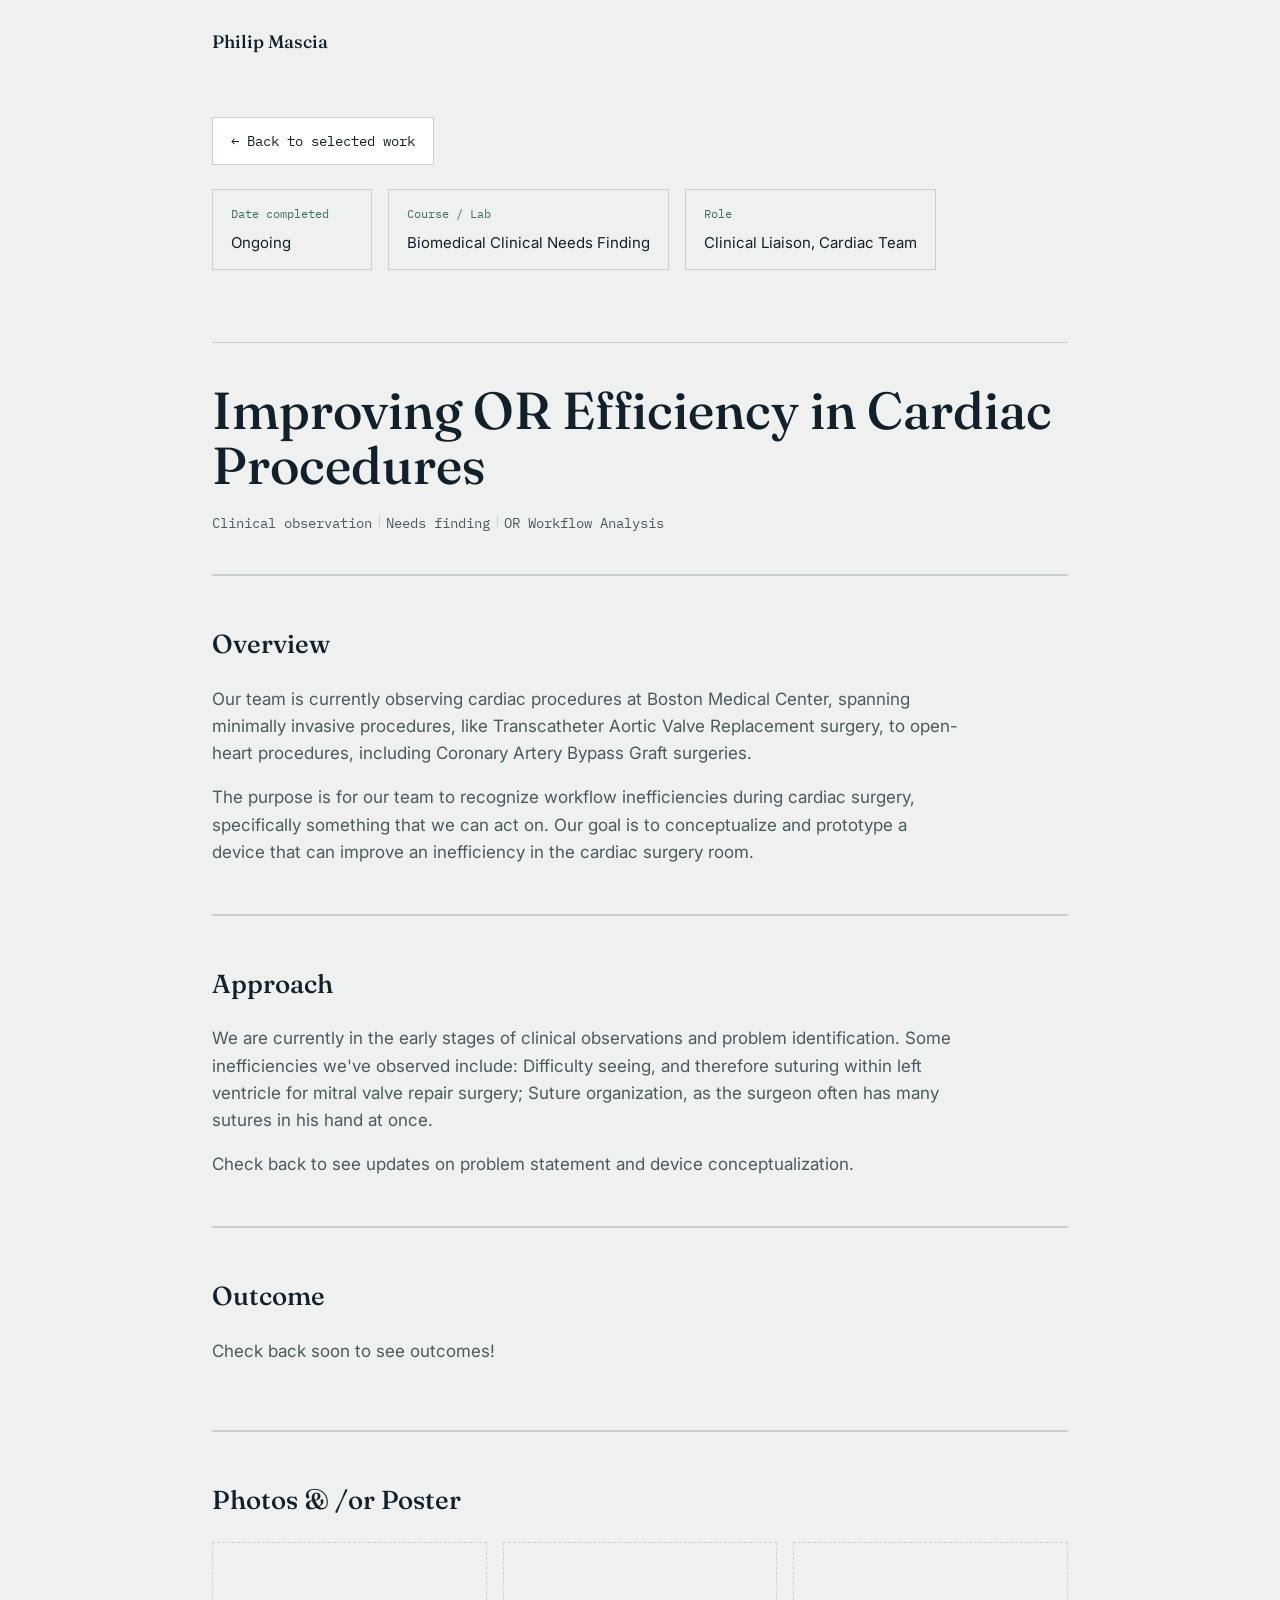
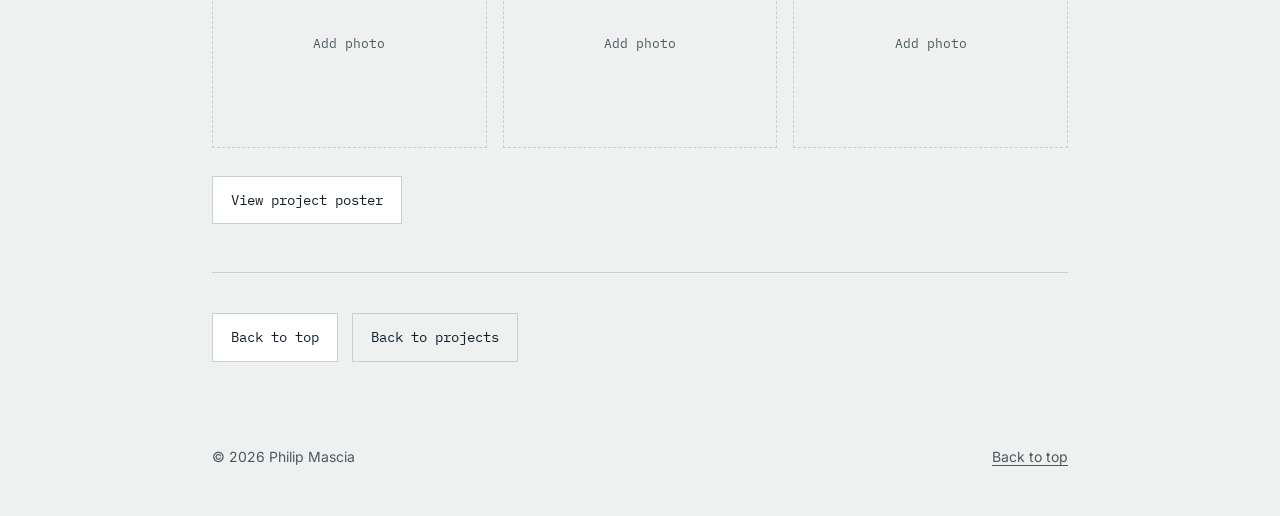
==== project-01.html @ 372bee89 "Revise project metadata and add observations Updated project details including completion status, ro" ====
<!DOCTYPE html>
<html lang="en">
<head>
<meta charset="UTF-8">
<meta name="viewport" content="width=device-width, initial-scale=1.0">
<title>Improving OR Efficiency in Cardiac Procedures — Philip Mascia</title>
<link rel="preconnect" href="https://fonts.googleapis.com">
<link rel="preconnect" href="https://fonts.gstatic.com" crossorigin>
<link href="https://fonts.googleapis.com/css2?family=Fraunces:opsz,wght@9..144,400;9..144,500;9..144,600&family=Inter:wght@400;500;600&family=IBM+Plex+Mono:wght@400;500&display=swap" rel="stylesheet">
<link rel="stylesheet" href="styles.css">
</head>
<body id="top">

<header class="site-header">
  <span class="site-name">Philip Mascia</span>
</header>

<main>

  <div class="project-nav reveal">
    <a class="hero-cta" href="index.html#work">← Back to selected work</a>
  </div>

  <section class="project-meta-block reveal">
    <div class="meta-row">
      <div class="meta-box">
        <span class="panel-label">Date completed</span>
        <span class="panel-value">Ongoing</span>
      </div>
      <div class="meta-box">
        <span class="panel-label">Course / Lab</span>
        <span class="panel-value">Biomedical Clinical Needs Finding</span>
      </div>
      <div class="meta-box">
        <span class="panel-label">Role</span>
        <span class="panel-value">Clinical Liaison, Cardiac Team</span>
      </div>
    </div>
  </section>

  <section class="project-title-block reveal">
    <h1 class="project-title">Improving OR Efficiency in Cardiac Procedures</h1>
    <ul class="tags project-skills">
      <li>Clinical observation</li>
      <li>Needs finding</li>
      <li>OR Workflow Analysis</li>
    </ul>
  </section>

  <section class="project-section reveal">
    <h2>Overview</h2>
    <p>Our team is currently observing cardiac procedures at Boston Medical Center, spanning minimally invasive procedures, like Transcatheter Aortic Valve Replacement surgery, to open-heart procedures, including Coronary Artery Bypass Graft surgeries.</p>
    <p>The purpose is for our team to recognize workflow inefficiencies during cardiac surgery, specifically something that we can act on. Our goal is to conceptualize and prototype a device that can improve an inefficiency in the cardiac surgery room.</p>
  </section>

  <section class="project-section reveal">
    <h2>Approach</h2>
    <p>We are currently in the early stages of clinical observations and problem identification. Some inefficiencies we've observed include: Difficulty seeing, and therefore suturing within left ventricle for mitral valve repair surgery; Suture organization, as the surgeon often has many sutures in his hand at once.</p>
    <p>Check back to see updates on problem statement and device conceptualization.</p>
  </section>

  <section class="project-section reveal">
    <h2>Outcome</h2>
    <p>Check back soon to see outcomes!</p>
    <p></p>
  </section>

  <section class="project-section reveal">
    <h2>Photos &amp; /or Poster</h2>
    <div class="media-grid">
      <div class="media-placeholder">Add photo</div>
      <div class="media-placeholder">Add photo</div>
      <div class="media-placeholder">Add photo</div>
    </div>
    <a class="hero-cta" href="images/project-01-poster.pdf">View project poster</a>
  </section>

  <div class="project-footer-nav reveal">
    <a class="hero-cta" href="#top">Back to top</a>
    <a class="hero-cta hero-cta-secondary" href="index.html#work">Back to projects</a>
  </div>

</main>

<footer class="site-footer">
  <span>© 2026 Philip Mascia</span>
  <a href="#top">Back to top</a>
</footer>
<script>
  const revealEls = document.querySelectorAll('.reveal');
const observer = new IntersectionObserver((entries) => {
  entries.forEach(entry => {
    if (entry.isIntersecting) {
      entry.target.classList.add('visible');
      observer.unobserve(entry.target);
    }
  });
}, { threshold: 0.15 });
revealEls.forEach(el => observer.observe(el));
</script>
</body>
</html>
---- styles.css ----
/* ---- Tokens ---- */
:root {
  --paper: #EEF1EF;
  --paper-line: #C7D1CB;
  --ink: #12202B;
  --ink-soft: #4A5A5F;
  --teal: #3F6E63;
  --copper: #B5622F;
  --white: #FFFFFF;

  --font-display: 'Fraunces', serif;
  --font-body: 'Inter', -apple-system, sans-serif;
  --font-mono: 'IBM Plex Mono', monospace;

  --max: 920px;
  --edge: 1px solid var(--paper-line);
}

* { box-sizing: border-box; }

html { scroll-behavior: smooth; }

body {
  margin: 0;
  background: var(--paper);
  color: var(--ink);
  font-family: var(--font-body);
  font-size: 17px;
  line-height: 1.6;
}

h1, h2, h3 {
  font-family: var(--font-display);
  font-weight: 500;
  margin: 0;
  color: var(--ink);
}

p { margin: 0 0 1em; color: var(--ink-soft); }
p:last-child { margin-bottom: 0; }

a {
  color: var(--teal);
  text-decoration-thickness: 1px;
  text-underline-offset: 3px;
}
a:hover { color: var(--copper); }

a:focus-visible, button:focus-visible {
  outline: 2px solid var(--copper);
  outline-offset: 3px;
}

@media (prefers-reduced-motion: reduce) {
  html { scroll-behavior: auto; }
  * { animation: none !important; transition: none !important; }
}

/* ---- Layout shell ---- */
main, .site-header, .site-footer {
  max-width: var(--max);
  margin: 0 auto;
  padding-left: 32px;
  padding-right: 32px;
}

section { padding: 72px 0; border-bottom: var(--edge); }
.contact { border-bottom: none; }

/* ---- Header ---- */
.site-header {
  display: flex;
  justify-content: space-between;
  align-items: center;
  padding-top: 28px;
  padding-bottom: 28px;
}
.site-name {
  font-family: var(--font-display);
  font-size: 18px;
  font-weight: 500;
}
.site-header nav a {
  margin-left: 28px;
  color: var(--ink);
  text-decoration: none;
  font-size: 15px;
}
.site-header nav a:hover { color: var(--teal); }

/* ---- Hero ---- */
.hero {
  padding-top: 40px;
  position: relative;
}
.hero-grid {
  display: grid;
  grid-template-columns: 1.5fr 1fr;
  gap: 48px;
  align-items: start;
}
.hero h1.hero-title {
  font-family: var(--font-display);
  font-weight: 500;
}
.hero-name {
  display: block;
  font-size: clamp(48px, 7.5vw, 92px);
  line-height: 0.98;
  letter-spacing: -0.01em;
}
.hero-role {
  display: block;
  margin-top: 6px;
  font-size: clamp(22px, 3vw, 32px);
  font-weight: 400;
  color: var(--ink-soft);
}
.hero-sub {
  margin-top: 24px;
  max-width: 46ch;
  font-size: 17px;
}
.hero-cta-row {
  display: flex;
  flex-wrap: wrap;
  gap: 14px;
  margin-top: 28px;
}
.hero-cta {
  display: inline-block;
  padding: 12px 18px;
  border: var(--edge);
  background: var(--white);
  color: var(--ink);
  font-family: var(--font-mono);
  font-size: 14px;
  text-decoration: none;
}
.hero-cta:hover {
  border-color: var(--teal);
  color: var(--teal);
}
.hero-cta-secondary {
  background: transparent;
}
.scroll-hint {
  text-align: center;
  margin: 40px 0 0;
  padding-bottom: 24px;
  font-family: var(--font-mono);
  font-size: 13px;
  color: var(--ink-soft);
}

/* ---- Hero visual: heart rate monitor ---- */
.hero-visual {
  border: var(--edge);
  padding: 28px 24px;
  min-height: 320px;
  display: flex;
  flex-direction: column;
  justify-content: center;
  gap: 24px;
}
.monitor-track {
  width: 100%;
  height: 90px;
  overflow: hidden;
  position: relative;
}
.monitor-wave {
  position: absolute;
  top: 0;
  left: 0;
  width: 600px;
  height: 90px;
  animation: monitor-scroll 3.32s linear infinite;
}
.monitor-wave polyline {
  stroke: var(--teal);
  stroke-width: 2.5;
}
.monitor-wave-copy { left: 600px; }
@keyframes monitor-scroll {
  from { transform: translateX(0); }
  to   { transform: translateX(-600px); }
}
@media (prefers-reduced-motion: reduce) {
  .monitor-wave { animation: none; }
}
/* ---- Info panel (headshot + program summary, now in About) ---- */
.info-panel {
  border: var(--edge);
  background: var(--white);
  padding: 24px;
}
.hero-photo {
  width: 100%;
  aspect-ratio: 4 / 5;
  object-fit: cover;
  margin-bottom: 20px;
  border: var(--edge);
  display: block;
}
.panel-row {
  display: flex;
  flex-direction: column;
  padding: 12px 0;
  border-bottom: var(--edge);
}
.panel-row:last-child { border-bottom: none; padding-bottom: 0; }
.panel-row:first-child { padding-top: 0; }
.panel-label {
  font-family: var(--font-mono);
  font-size: 12px;
  color: var(--teal);
  margin-bottom: 4px;
}
.panel-value {
  font-size: 15px;
  color: var(--ink);
}

/* ---- About ---- */
.about {
  display: grid;
  grid-template-columns: 1.6fr 1fr;
  gap: 48px;
}
.about h2 { font-size: 28px; margin-bottom: 20px; }
.about .info-panel { align-self: start; }

/* ---- Work ---- */
.work h2 { font-size: 28px; margin-bottom: 36px; }
.project {
  display: grid;
  grid-template-columns: 1.7fr 1fr;
  gap: 32px;
  padding: 28px 0;
  border-top: var(--edge);
}
.project:first-of-type { border-top: var(--edge); }
.project h3 { font-size: 21px; margin-bottom: 10px; }
.project-meta {
  display: flex;
  flex-direction: column;
  align-items: flex-start;
  gap: 14px;
}
.tags {
  list-style: none;
  margin: 0;
  padding: 0;
  display: flex;
  flex-wrap: wrap;
  gap: 8px 14px;
  font-family: var(--font-mono);
  font-size: 12.5px;
  color: var(--ink-soft);
}
.tags li { position: relative; }
.tags li:not(:last-child)::after {
  content: "";
  position: absolute;
  right: -8px;
  top: 2px;
  height: 12px;
  width: 1px;
  background: var(--paper-line);
}
.project-link {
  font-size: 15px;
  text-decoration: underline;
}

/* ---- Skills ---- */
.skills h2 { font-size: 28px; margin-bottom: 32px; }
.skills-grid {
  display: grid;
  grid-template-columns: repeat(4, 1fr);
  gap: 32px;
}
.skills-group h3 {
  font-size: 15px;
  font-family: var(--font-mono);
  font-weight: 400;
  color: var(--teal);
  margin-bottom: 14px;
}
.skills-group ul {
  list-style: none;
  margin: 0;
  padding: 0;
  font-size: 15px;
  color: var(--ink-soft);
}
.skills-group li { padding: 5px 0; }

/* ---- Contact ---- */
.contact h2 { font-size: 28px; margin-bottom: 16px; }
.contact p { max-width: 52ch; }
.contact-email {
  display: inline-block;
  font-family: var(--font-display);
  font-size: 28px;
  margin-top: 20px;
  text-decoration: none;
  border-bottom: 2px solid var(--teal);
}
.contact-email:hover { border-color: var(--copper); }
.contact-links { margin-top: 20px; display: flex; gap: 24px; }

/* ---- Footer ---- */
.site-footer {
  display: flex;
  justify-content: space-between;
  padding: 28px 32px 48px;
  font-size: 14px;
  color: var(--ink-soft);
}
.site-footer a { color: var(--ink-soft); }

/* ---- Responsive ---- */
@media (max-width: 720px) {
  .hero-grid, .about, .project {
    grid-template-columns: 1fr;
  }
  .skills-grid {
    grid-template-columns: repeat(2, 1fr);
  }
  .site-header nav a { margin-left: 16px; }
  section { padding: 48px 0; }
}
.reveal {
  opacity: 0;
  transform: translateY(16px);
  transition: opacity 0.6s ease, transform 0.6s ease;
}
.reveal.visible {
  opacity: 1;
  transform: translateY(0);
}
@media (prefers-reduced-motion: reduce) {
  .reveal { opacity: 1; transform: none; transition: none; }
}

/* ---- Project detail pages ---- */
.project-nav {
  padding: 32px 0 0;
}

.project-meta-block {
  padding-top: 24px;
}
.meta-row {
  display: flex;
  flex-wrap: wrap;
  gap: 16px;
}
.meta-box {
  border: var(--edge);
  padding: 14px 18px;
  display: flex;
  flex-direction: column;
  gap: 4px;
  min-width: 160px;
}

.project-title-block {
  padding-top: 40px;
  padding-bottom: 40px;
}
.project-title {
  font-size: clamp(32px, 5vw, 52px);
  line-height: 1.05;
  margin-bottom: 20px;
}
.project-skills {
  font-size: 13.5px;
}

.project-section {
  border-top: var(--edge);
  padding: 48px 0;
}
.project-section h2 {
  font-size: 26px;
  margin-bottom: 20px;
}
.project-section p {
  max-width: 68ch;
}

.media-grid {
  display: grid;
  grid-template-columns: repeat(3, 1fr);
  gap: 16px;
  margin-bottom: 28px;
}
.media-placeholder {
  aspect-ratio: 4 / 3;
  border: 1px dashed var(--paper-line);
  display: flex;
  align-items: center;
  justify-content: center;
  font-family: var(--font-mono);
  font-size: 13px;
  color: var(--ink-soft);
  text-align: center;
  padding: 12px;
}

.project-footer-nav {
  display: flex;
  flex-wrap: wrap;
  gap: 14px;
  padding: 40px 0 56px;
}

@media (max-width: 720px) {
  .media-grid { grid-template-columns: 1fr 1fr; }
}
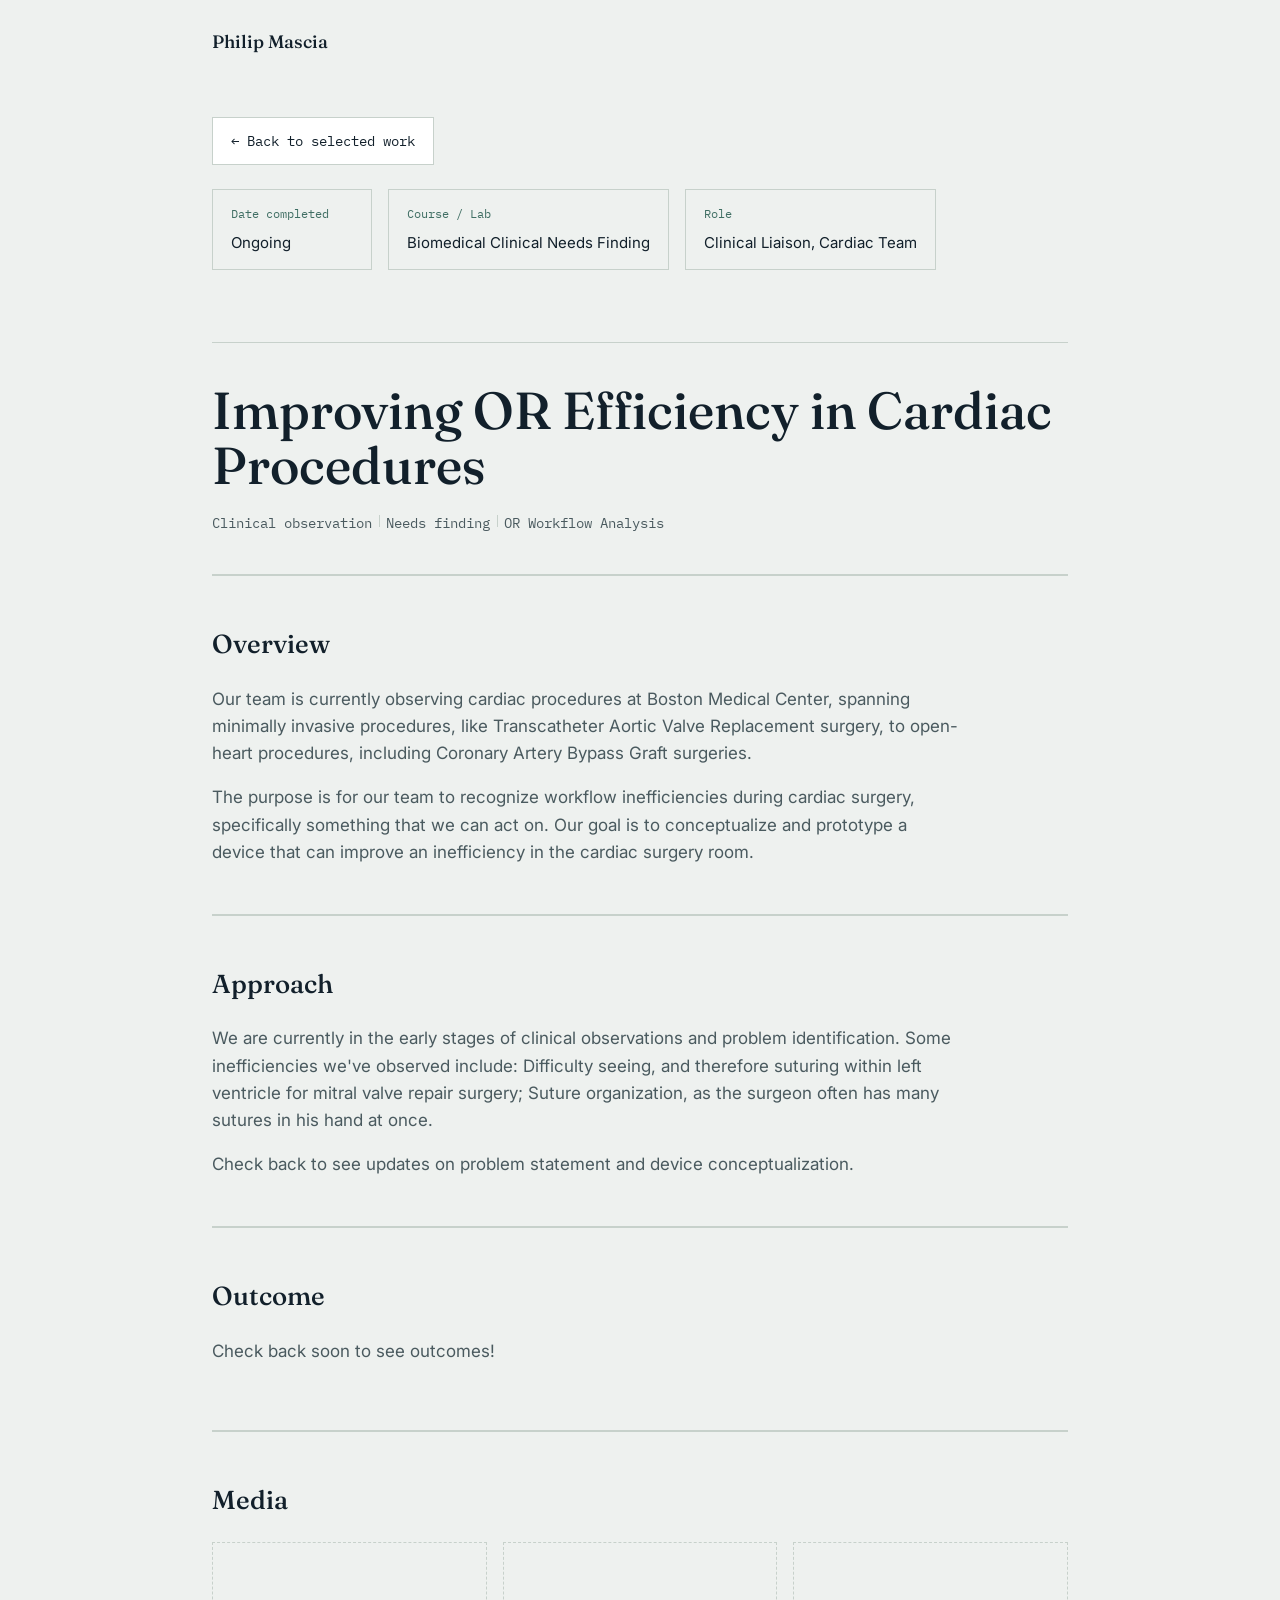
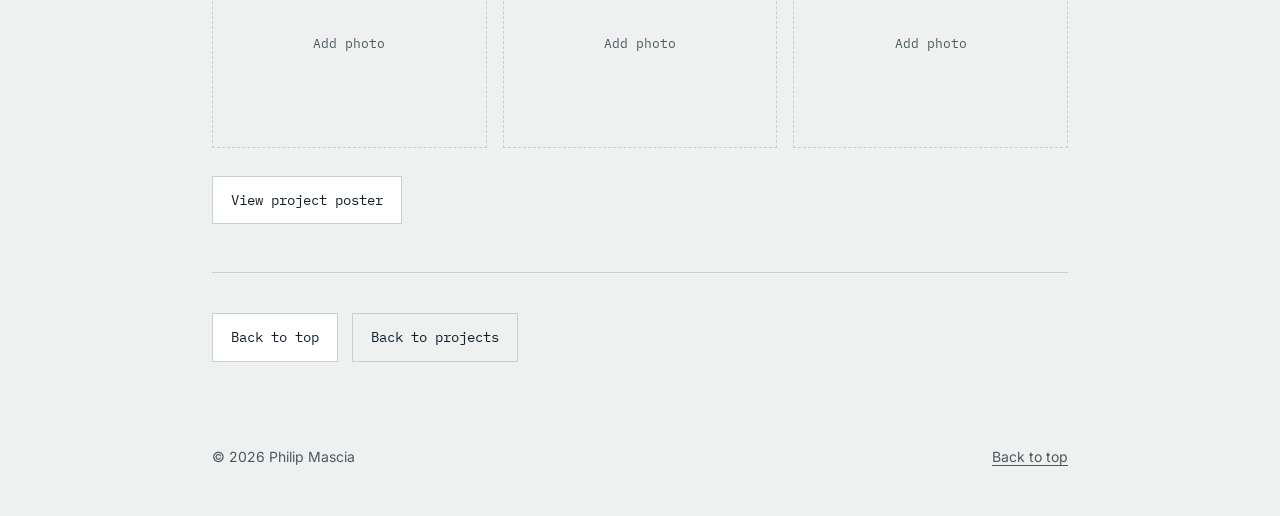
==== commit 49f265e8: "Change section title from 'Photos &/or Poster' to 'Media'" ====
--- a/project-01.html
+++ b/project-01.html
@@ -66,7 +66,7 @@
   </section>
 
   <section class="project-section reveal">
-    <h2>Photos &amp; /or Poster</h2>
+    <h2>Media</h2>
     <div class="media-grid">
       <div class="media-placeholder">Add photo</div>
       <div class="media-placeholder">Add photo</div>
--- a/styles.css
+++ b/styles.css
@@ -421,3 +421,19 @@
 @media (max-width: 720px) {
   .media-grid { grid-template-columns: 1fr 1fr; }
 }
+.media-item {
+  width: 100%;
+  aspect-ratio: 4 / 3;
+  object-fit: contain;
+  background: var(--ink);
+  border: var(--edge);
+  display: block;
+}
+.media-item.wide {
+  grid-column: 1 / -1;
+  aspect-ratio: 16 / 9;
+}
+img.media-item {
+  object-fit: cover;
+  background: none;
+}
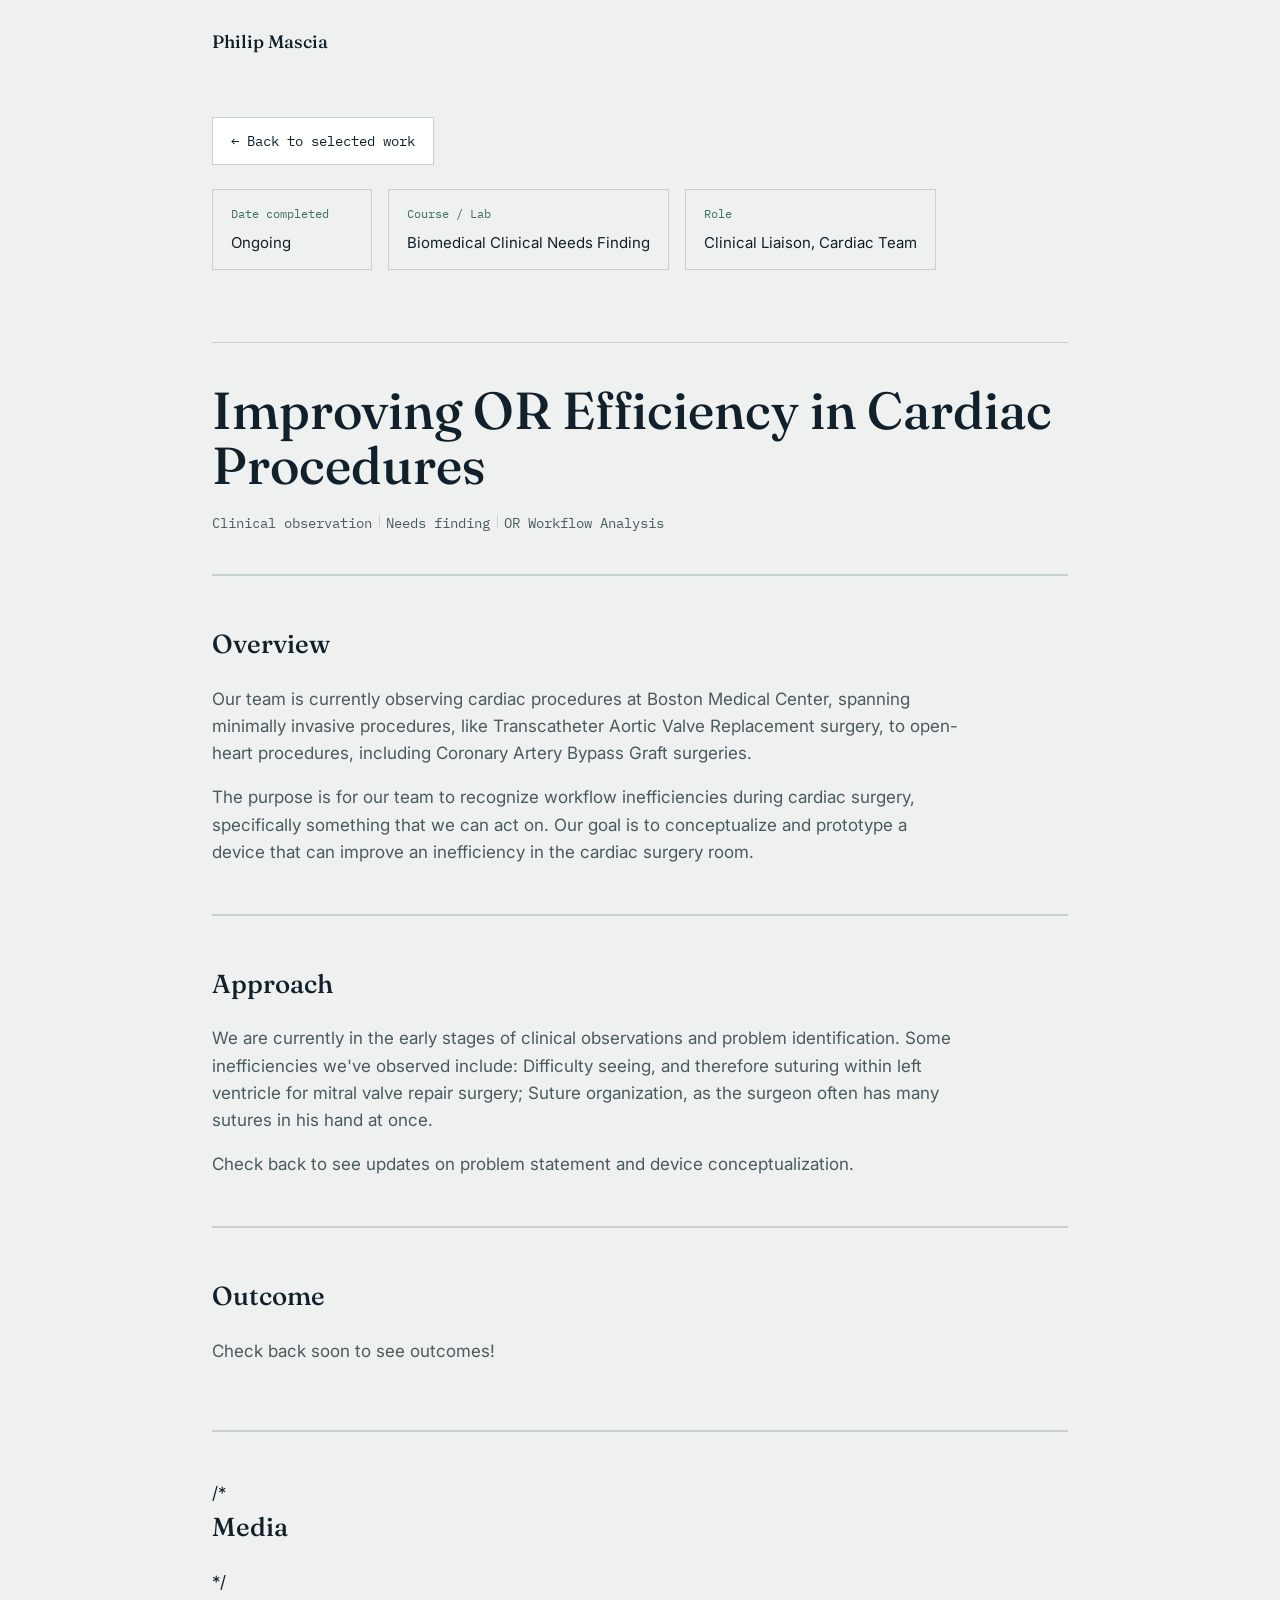
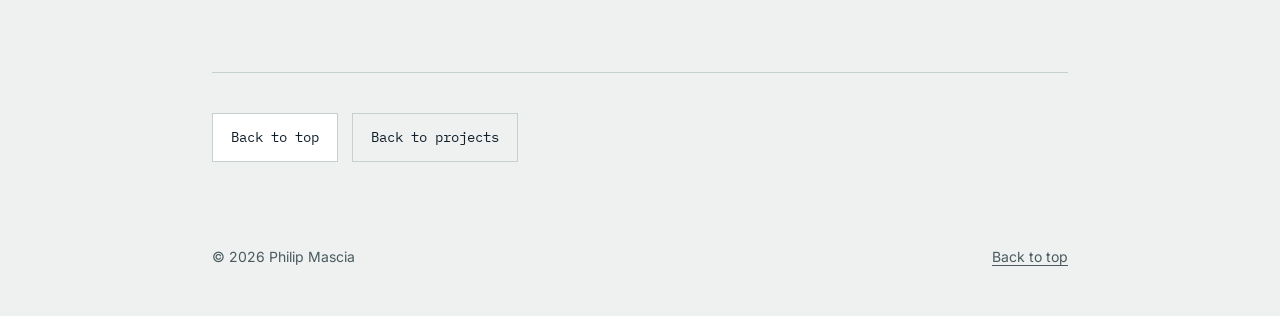
==== commit e7c9b0df: "Update project-01.html" ====
--- a/project-01.html
+++ b/project-01.html
@@ -65,14 +65,9 @@
     <p></p>
   </section>
 
-  <section class="project-section reveal">
-    <h2>Media</h2>
+<section class="project-section reveal">
+/*    <h2>Media</h2> */
     <div class="media-grid">
-      <div class="media-placeholder">Add photo</div>
-      <div class="media-placeholder">Add photo</div>
-      <div class="media-placeholder">Add photo</div>
-    </div>
-    <a class="hero-cta" href="images/project-01-poster.pdf">View project poster</a>
   </section>
 
   <div class="project-footer-nav reveal">
--- a/styles.css
+++ b/styles.css
@@ -155,7 +155,6 @@
 
 /* ---- Hero visual: heart rate monitor ---- */
 .hero-visual {
-  border: var(--edge);
   padding: 28px 24px;
   min-height: 320px;
   display: flex;
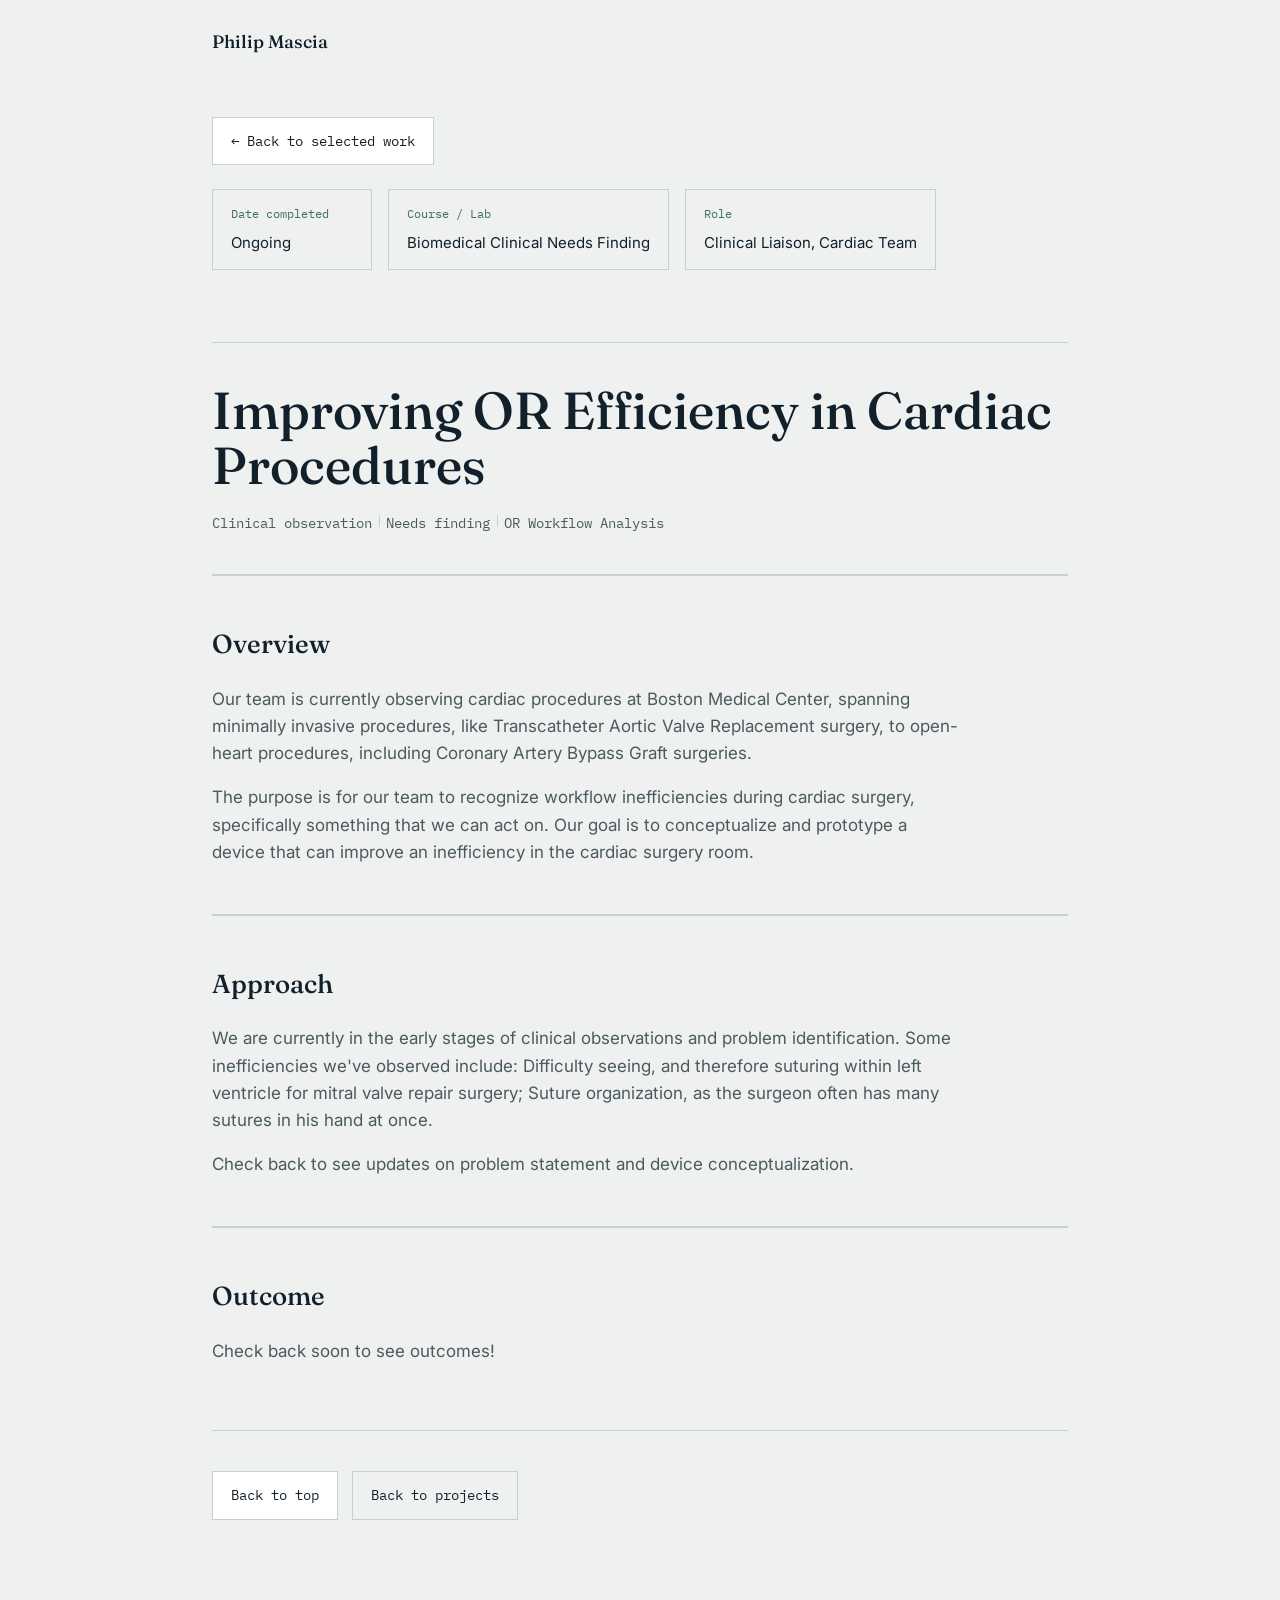
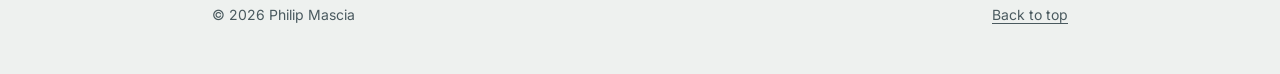
==== commit afdc2ca0: "Update project-01.html" ====
--- a/project-01.html
+++ b/project-01.html
@@ -65,11 +65,6 @@
     <p></p>
   </section>
 
-<section class="project-section reveal">
-/*    <h2>Media</h2> */
-    <div class="media-grid">
-  </section>
-
   <div class="project-footer-nav reveal">
     <a class="hero-cta" href="#top">Back to top</a>
     <a class="hero-cta hero-cta-secondary" href="index.html#work">Back to projects</a>
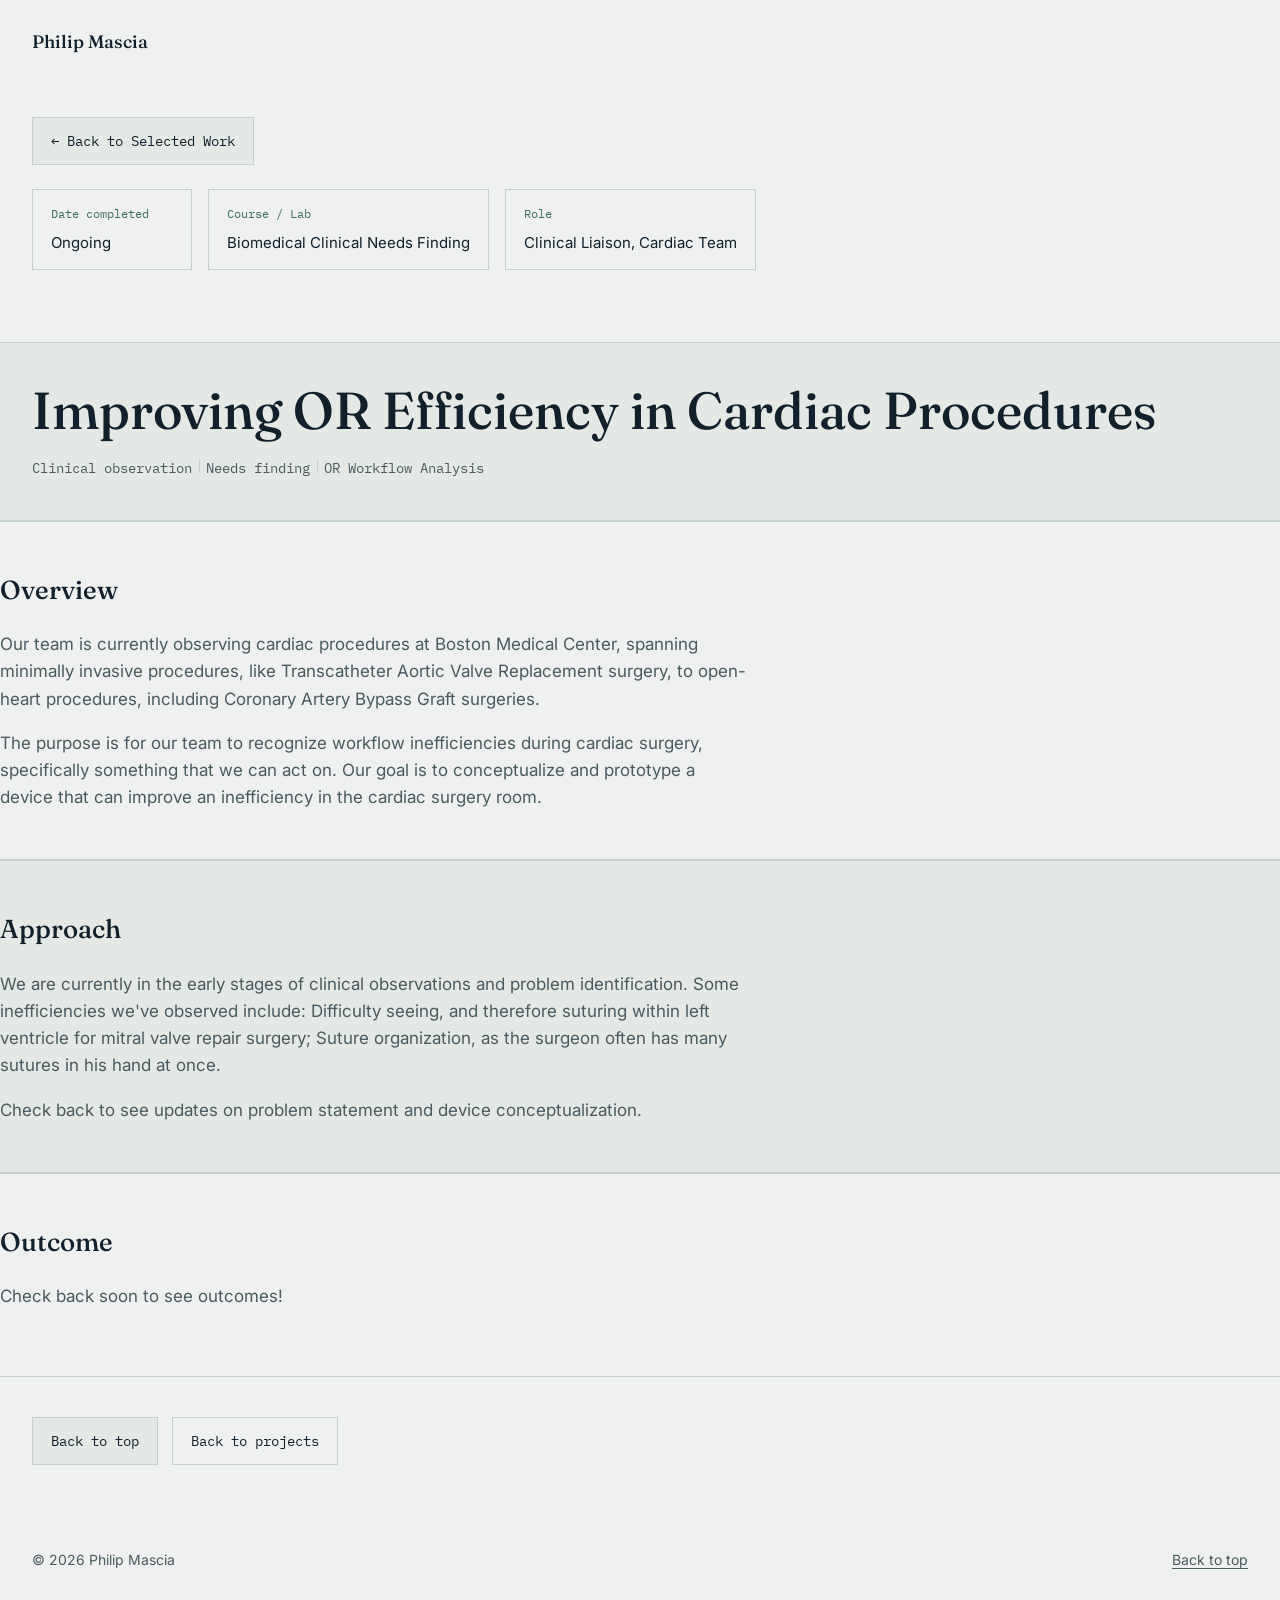
==== commit e8f01583: "Update project-01.html" ====
--- a/project-01.html
+++ b/project-01.html
@@ -18,7 +18,7 @@
 <main>
 
   <div class="project-nav reveal">
-    <a class="hero-cta" href="index.html#work">← Back to selected work</a>
+    <a class="hero-cta" href="index.html#work">← Back to Selected Work</a>
   </div>
 
   <section class="project-meta-block reveal">
--- a/styles.css
+++ b/styles.css
@@ -7,15 +7,16 @@
   --teal: #3F6E63;
   --copper: #B5622F;
   --white: #FFFFFF;
+  --paper-alt: #E4E9E5;
+  --paper-hover: #DFEAE5;
 
   --font-display: 'Fraunces', serif;
   --font-body: 'Inter', -apple-system, sans-serif;
   --font-mono: 'IBM Plex Mono', monospace;
 
-  --max: 920px;
+  --max: 1280px;
   --edge: 1px solid var(--paper-line);
 }
-
 * { box-sizing: border-box; }
 
 html { scroll-behavior: smooth; }
@@ -63,6 +64,14 @@
   padding-left: 32px;
   padding-right: 32px;
 }
+main > section {
+  width: 100vw;
+  position: relative;
+  left: 50%;
+  margin-left: -50vw;
+  padding-left: max(32px, calc((100vw - var(--max)) / 2 + 32px));
+  padding-right: max(32px, calc((100vw - var(--max)) / 2 + 32px));
+}
 
 section { padding: 72px 0; border-bottom: var(--edge); }
 .contact { border-bottom: none; }
@@ -85,8 +94,21 @@
   color: var(--ink);
   text-decoration: none;
   font-size: 15px;
+  position: relative;
+  padding-bottom: 2px;
+}
+.site-header nav a::after {
+  content: "";
+  position: absolute;
+  left: 0;
+  bottom: -2px;
+  width: 0;
+  height: 1px;
+  background: var(--teal);
+  transition: width 0.25s ease;
 }
 .site-header nav a:hover { color: var(--teal); }
+.site-header nav a:hover::after { width: 100%; }
 
 /* ---- Hero ---- */
 .hero {
@@ -131,26 +153,37 @@
   display: inline-block;
   padding: 12px 18px;
   border: var(--edge);
-  background: var(--white);
+  background: var(--paper-alt);
   color: var(--ink);
   font-family: var(--font-mono);
   font-size: 14px;
   text-decoration: none;
+  transition: border-color 0.3s ease, color 0.3s ease, background-color 0.3s ease;
 }
 .hero-cta:hover {
   border-color: var(--teal);
   color: var(--teal);
+  background: var(--paper-hover);
 }
 .hero-cta-secondary {
   background: transparent;
 }
 .scroll-hint {
   text-align: center;
-  margin: 40px 0 0;
-  padding-bottom: 24px;
+  margin-top: 90px;
+  padding-bottom: 8px;
   font-family: var(--font-mono);
   font-size: 13px;
   color: var(--ink-soft);
+  transition: color 0.3s ease;
+  animation: scroll-hint-bounce 2.2s ease-in-out 2;
+}
+.scroll-hint:hover {
+  color: var(--teal);
+}
+@keyframes scroll-hint-bounce {
+  0%, 100% { transform: translateY(0); }
+  50% { transform: translateY(6px); }
 }
 
 /* ---- Hero visual: heart rate monitor ---- */
@@ -238,6 +271,25 @@
   gap: 32px;
   padding: 28px 0;
   border-top: var(--edge);
+  position: relative;
+  transition: background-color 0.5s ease;
+}
+.project:hover {
+  background: var(--paper-hover);
+}
+.project::before {
+  content: "";
+  position: absolute;
+  top: 0;
+  left: 0;
+  right: 0;
+  height: 2px;
+  background: var(--teal);
+  opacity: 0;
+  transition: opacity 0.4s ease;
+}
+.project:hover::before {
+  opacity: 1;
 }
 .project:first-of-type { border-top: var(--edge); }
 .project h3 { font-size: 21px; margin-bottom: 10px; }
@@ -295,7 +347,19 @@
   color: var(--ink-soft);
 }
 .skills-group li { padding: 5px 0; }
-
+.meta-box {
+  transition: border-color 0.25s ease, background-color 0.25s ease;
+}
+.meta-box:hover {
+  border-color: var(--teal);
+  background: var(--white);
+}
+.info-panel {
+  transition: border-color 0.25s ease;
+}
+.info-panel:hover {
+  border-color: var(--teal);
+}
 /* ---- Contact ---- */
 .contact h2 { font-size: 28px; margin-bottom: 16px; }
 .contact p { max-width: 52ch; }
@@ -310,6 +374,13 @@
 .contact-email:hover { border-color: var(--copper); }
 .contact-links { margin-top: 20px; display: flex; gap: 24px; }
 
+main > section {
+  transition: background-color 0.35s ease;
+}
+main > section:nth-of-type(even) {
+  background: var(--paper-alt);
+}
+
 /* ---- Footer ---- */
 .site-footer {
   display: flex;
@@ -436,3 +507,6 @@
   object-fit: cover;
   background: none;
 }
+.about h2, .work h2, .skills h2, .contact h2 {
+  font-size: 36px;
+}
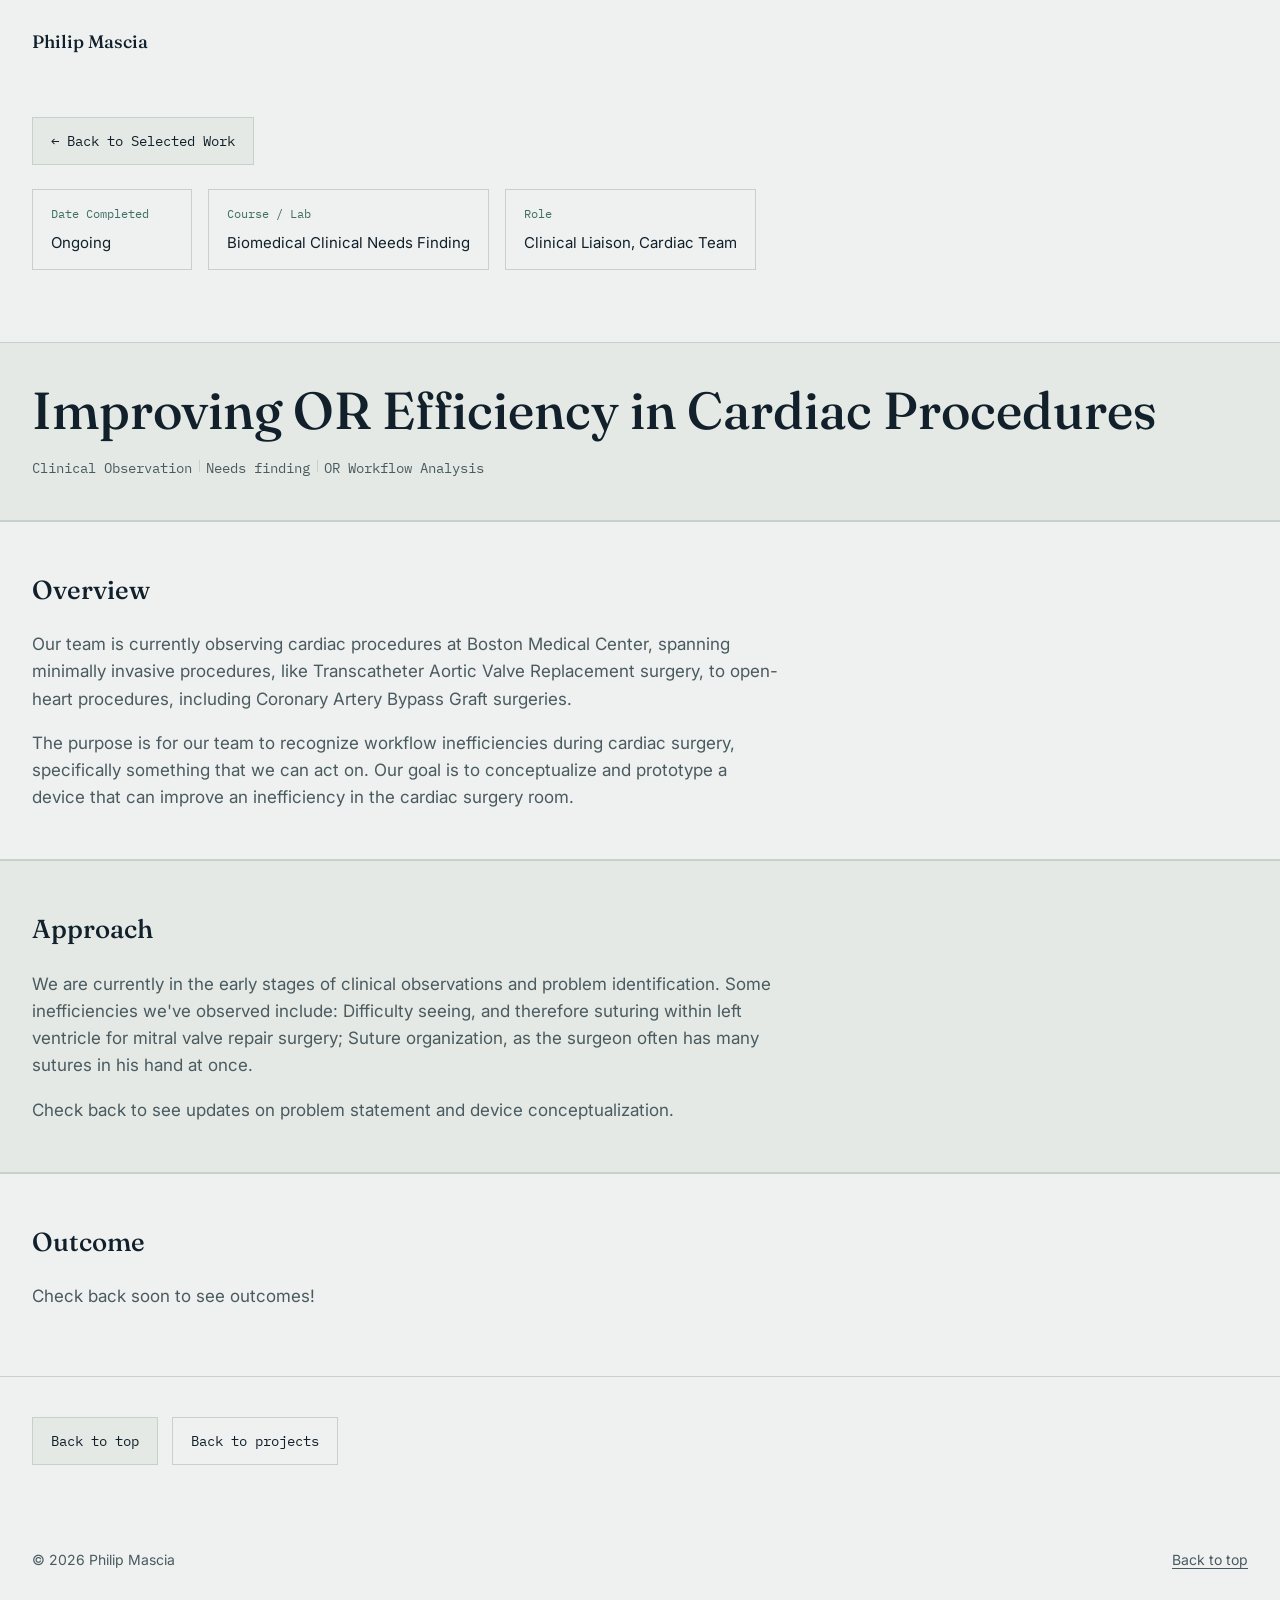
==== commit 9b69f5c6: "Correct capitalization of labels in project-01.html" ====
--- a/project-01.html
+++ b/project-01.html
@@ -24,7 +24,7 @@
   <section class="project-meta-block reveal">
     <div class="meta-row">
       <div class="meta-box">
-        <span class="panel-label">Date completed</span>
+        <span class="panel-label">Date Completed</span>
         <span class="panel-value">Ongoing</span>
       </div>
       <div class="meta-box">
@@ -41,7 +41,7 @@
   <section class="project-title-block reveal">
     <h1 class="project-title">Improving OR Efficiency in Cardiac Procedures</h1>
     <ul class="tags project-skills">
-      <li>Clinical observation</li>
+      <li>Clinical Observation</li>
       <li>Needs finding</li>
       <li>OR Workflow Analysis</li>
     </ul>
--- a/styles.css
+++ b/styles.css
@@ -418,6 +418,9 @@
 /* ---- Project detail pages ---- */
 .project-nav {
   padding: 32px 0 0;
+  display: flex;
+  flex-wrap: wrap;
+  gap: 14px
 }
 
 .project-meta-block {
@@ -452,7 +455,8 @@
 
 .project-section {
   border-top: var(--edge);
-  padding: 48px 0;
+  padding-top: 48px;
+  padding-bottom: 48px;
 }
 .project-section h2 {
   font-size: 26px;
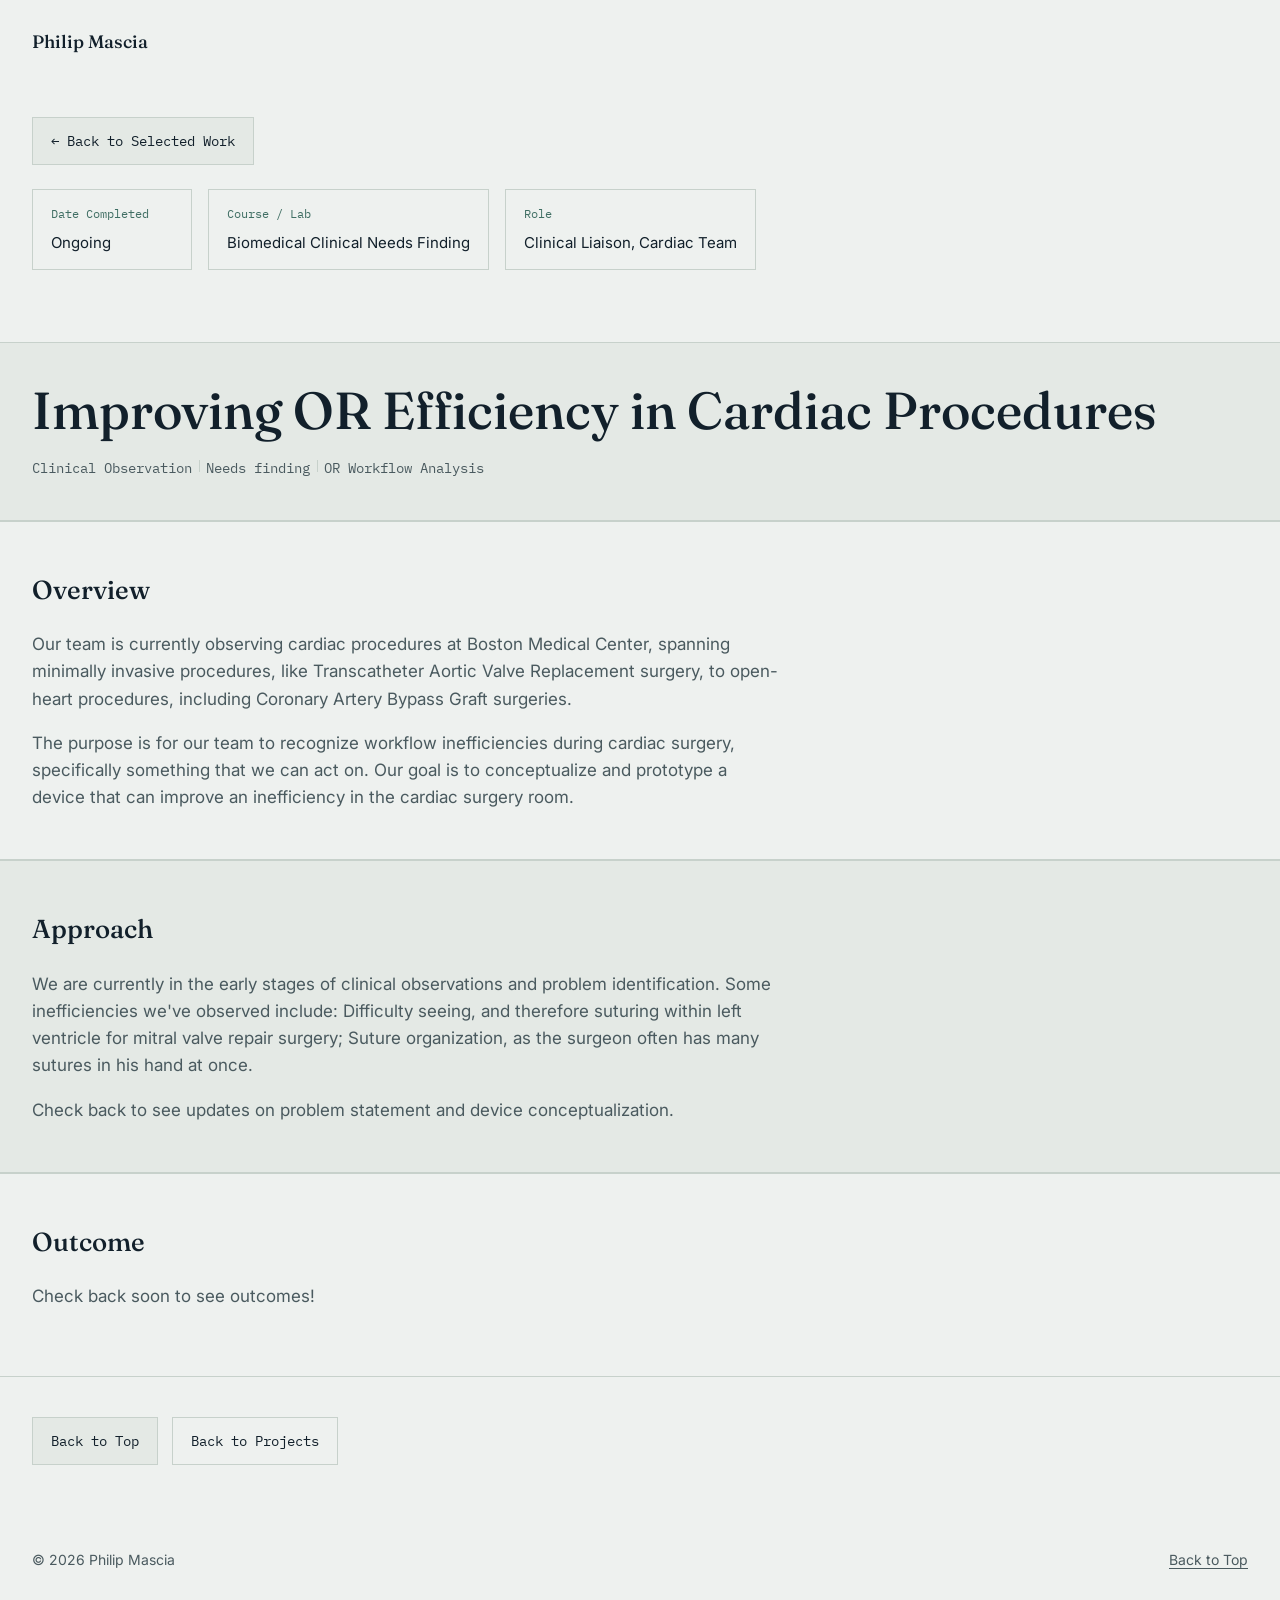
==== commit 9a3bcc43: "Update footer navigation link text to title case" ====
--- a/project-01.html
+++ b/project-01.html
@@ -66,15 +66,15 @@
   </section>
 
   <div class="project-footer-nav reveal">
-    <a class="hero-cta" href="#top">Back to top</a>
-    <a class="hero-cta hero-cta-secondary" href="index.html#work">Back to projects</a>
+    <a class="hero-cta" href="#top">Back to Top</a>
+    <a class="hero-cta hero-cta-secondary" href="index.html#work">Back to Projects</a>
   </div>
 
 </main>
 
 <footer class="site-footer">
   <span>© 2026 Philip Mascia</span>
-  <a href="#top">Back to top</a>
+  <a href="#top">Back to Top</a>
 </footer>
 <script>
   const revealEls = document.querySelectorAll('.reveal');
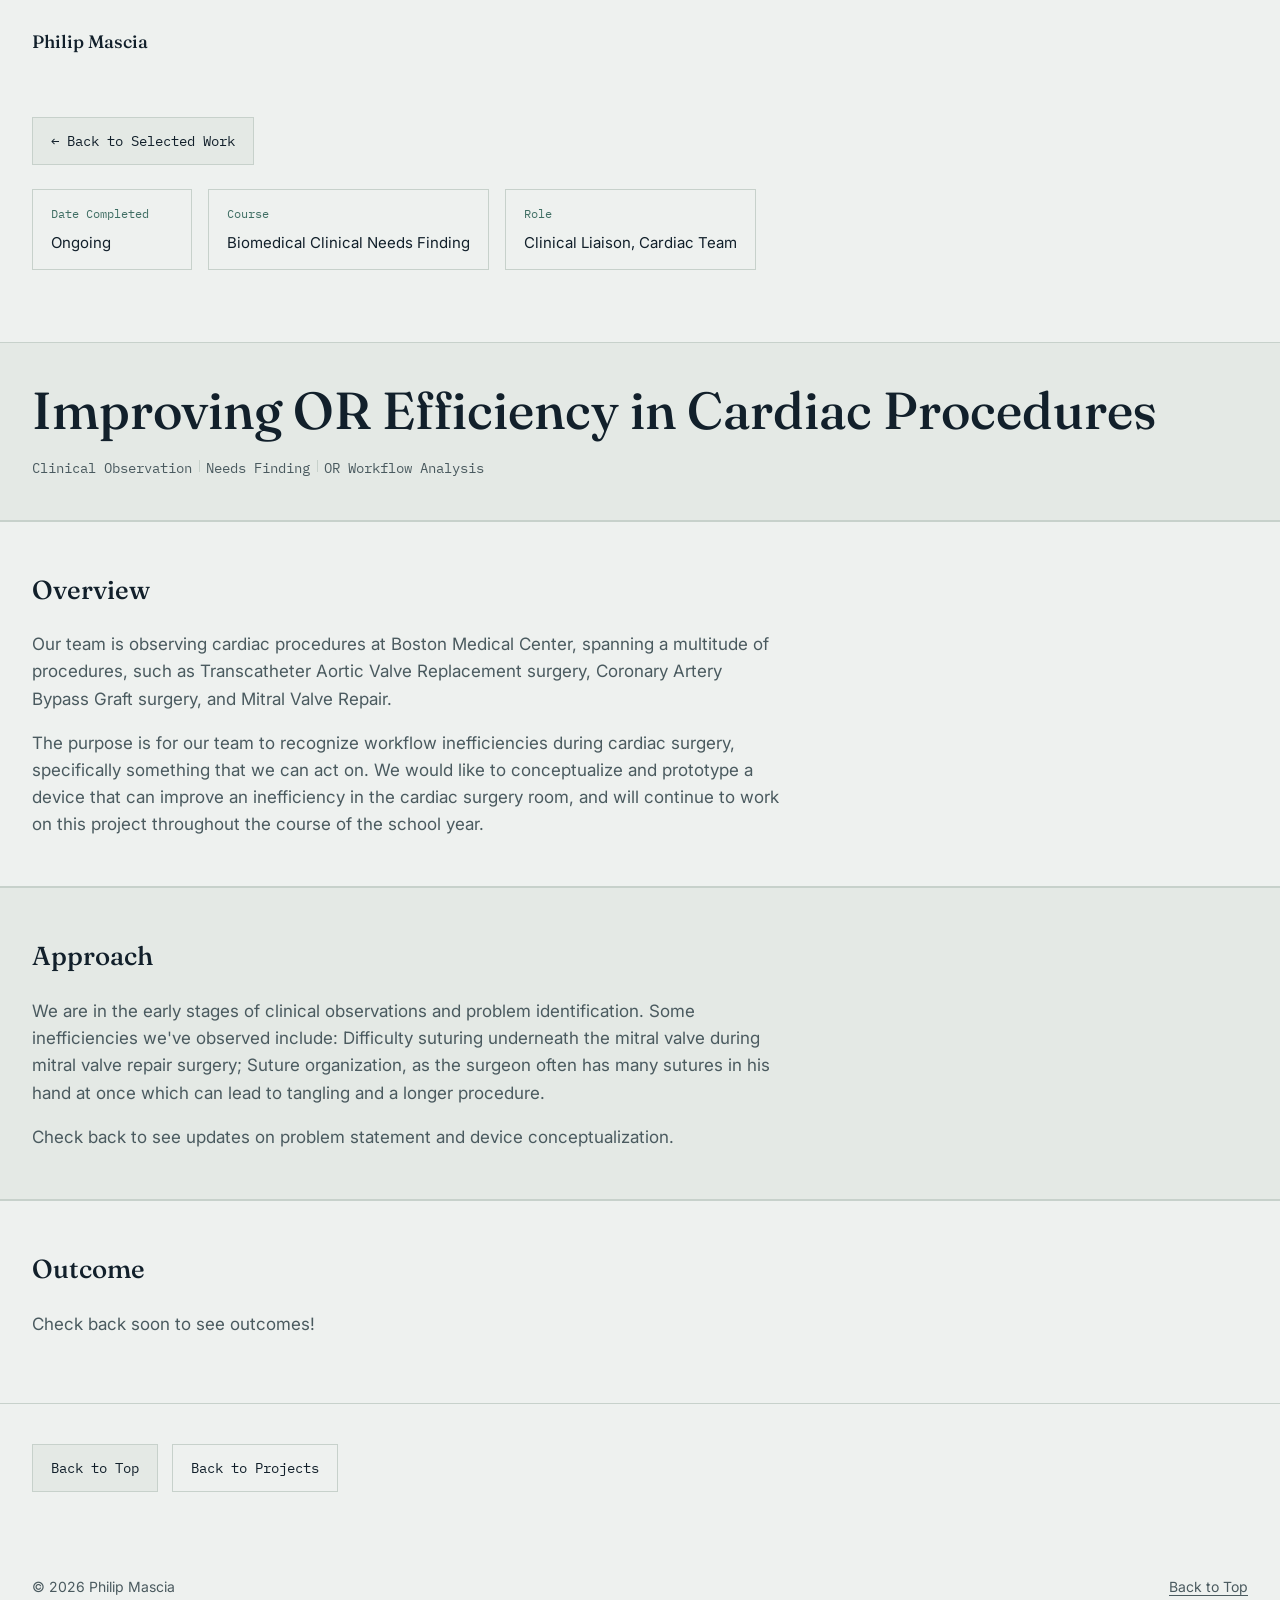
==== commit bc23752e: "Refine project details and descriptions in HTML Updated course label and improved project overview a" ====
--- a/project-01.html
+++ b/project-01.html
@@ -28,7 +28,7 @@
         <span class="panel-value">Ongoing</span>
       </div>
       <div class="meta-box">
-        <span class="panel-label">Course / Lab</span>
+        <span class="panel-label">Course</span>
         <span class="panel-value">Biomedical Clinical Needs Finding</span>
       </div>
       <div class="meta-box">
@@ -42,20 +42,20 @@
     <h1 class="project-title">Improving OR Efficiency in Cardiac Procedures</h1>
     <ul class="tags project-skills">
       <li>Clinical Observation</li>
-      <li>Needs finding</li>
+      <li>Needs Finding</li>
       <li>OR Workflow Analysis</li>
     </ul>
   </section>
 
   <section class="project-section reveal">
     <h2>Overview</h2>
-    <p>Our team is currently observing cardiac procedures at Boston Medical Center, spanning minimally invasive procedures, like Transcatheter Aortic Valve Replacement surgery, to open-heart procedures, including Coronary Artery Bypass Graft surgeries.</p>
-    <p>The purpose is for our team to recognize workflow inefficiencies during cardiac surgery, specifically something that we can act on. Our goal is to conceptualize and prototype a device that can improve an inefficiency in the cardiac surgery room.</p>
+    <p>Our team is observing cardiac procedures at Boston Medical Center, spanning a multitude of procedures, such as Transcatheter Aortic Valve Replacement surgery, Coronary Artery Bypass Graft surgery, and Mitral Valve Repair.</p>
+    <p>The purpose is for our team to recognize workflow inefficiencies during cardiac surgery, specifically something that we can act on. We would like to conceptualize and prototype a device that can improve an inefficiency in the cardiac surgery room, and will continue to work on this project throughout the course of the school year.</p>
   </section>
 
   <section class="project-section reveal">
     <h2>Approach</h2>
-    <p>We are currently in the early stages of clinical observations and problem identification. Some inefficiencies we've observed include: Difficulty seeing, and therefore suturing within left ventricle for mitral valve repair surgery; Suture organization, as the surgeon often has many sutures in his hand at once.</p>
+    <p>We are in the early stages of clinical observations and problem identification. Some inefficiencies we've observed include: Difficulty suturing underneath the mitral valve during mitral valve repair surgery; Suture organization, as the surgeon often has many sutures in his hand at once which can lead to tangling and a longer procedure.</p>
     <p>Check back to see updates on problem statement and device conceptualization.</p>
   </section>
 
--- a/styles.css
+++ b/styles.css
@@ -127,14 +127,14 @@
 }
 .hero-name {
   display: block;
-  font-size: clamp(48px, 7.5vw, 92px);
+  font-size: clamp(56px, 9vw, 110px);
   line-height: 0.98;
   letter-spacing: -0.01em;
 }
 .hero-role {
   display: block;
   margin-top: 6px;
-  font-size: clamp(22px, 3vw, 32px);
+  font-size: clamp(26px, 3.6vw, 38px);
   font-weight: 400;
   color: var(--ink-soft);
 }
@@ -147,7 +147,7 @@
   display: flex;
   flex-wrap: wrap;
   gap: 14px;
-  margin-top: 28px;
+  margin-top: 56px;
 }
 .hero-cta {
   display: inline-block;
@@ -176,7 +176,7 @@
   font-size: 13px;
   color: var(--ink-soft);
   transition: color 0.3s ease;
-  animation: scroll-hint-bounce 2.2s ease-in-out 2;
+  animation: scroll-hint-bounce 2.2s ease-in-out 5;
 }
 .scroll-hint:hover {
   color: var(--teal);
@@ -192,34 +192,15 @@
   min-height: 320px;
   display: flex;
   flex-direction: column;
+  align-items: center;
   justify-content: center;
   gap: 24px;
 }
-.monitor-track {
+.heart-gif {
   width: 100%;
-  height: 90px;
-  overflow: hidden;
-  position: relative;
-}
-.monitor-wave {
-  position: absolute;
-  top: 0;
-  left: 0;
-  width: 600px;
-  height: 90px;
-  animation: monitor-scroll 3.32s linear infinite;
-}
-.monitor-wave polyline {
-  stroke: var(--teal);
-  stroke-width: 2.5;
-}
-.monitor-wave-copy { left: 600px; }
-@keyframes monitor-scroll {
-  from { transform: translateX(0); }
-  to   { transform: translateX(-600px); }
-}
-@media (prefers-reduced-motion: reduce) {
-  .monitor-wave { animation: none; }
+  max-width: 320px;
+  height: auto;
+  display: block;
 }
 /* ---- Info panel (headshot + program summary, now in About) ---- */
 .info-panel {
@@ -321,8 +302,17 @@
   background: var(--paper-line);
 }
 .project-link {
-  font-size: 15px;
-  text-decoration: underline;
+  display: inline-block;
+  padding: 10px 16px;
+  border: var(--edge);
+  font-family: var(--font-mono);
+  font-size: 14px;
+  text-decoration: none;
+  transition: border-color 0.3s ease, color 0.3s ease, background-color 0.3s ease;
+}
+.project-link:hover {
+  border-color: var(--teal);
+  background: var(--paper-alt);
 }
 
 /* ---- Skills ---- */
